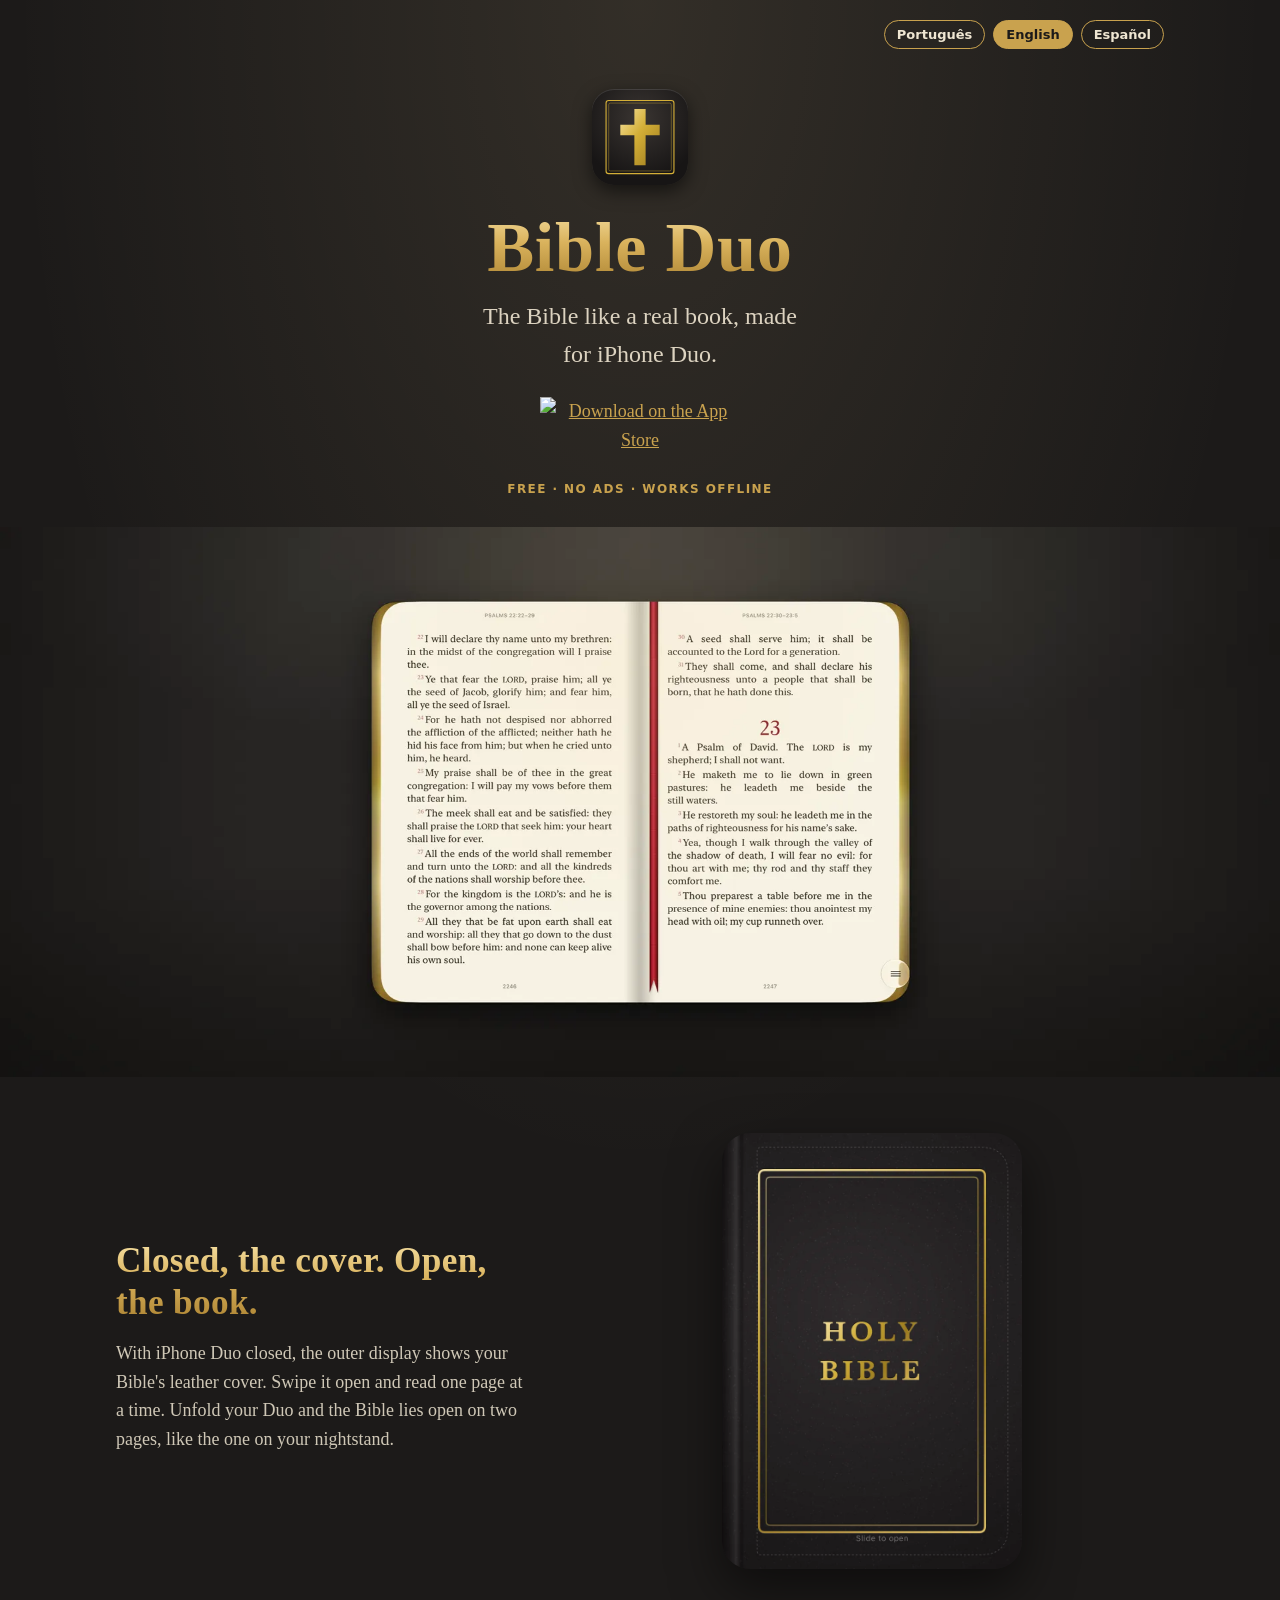
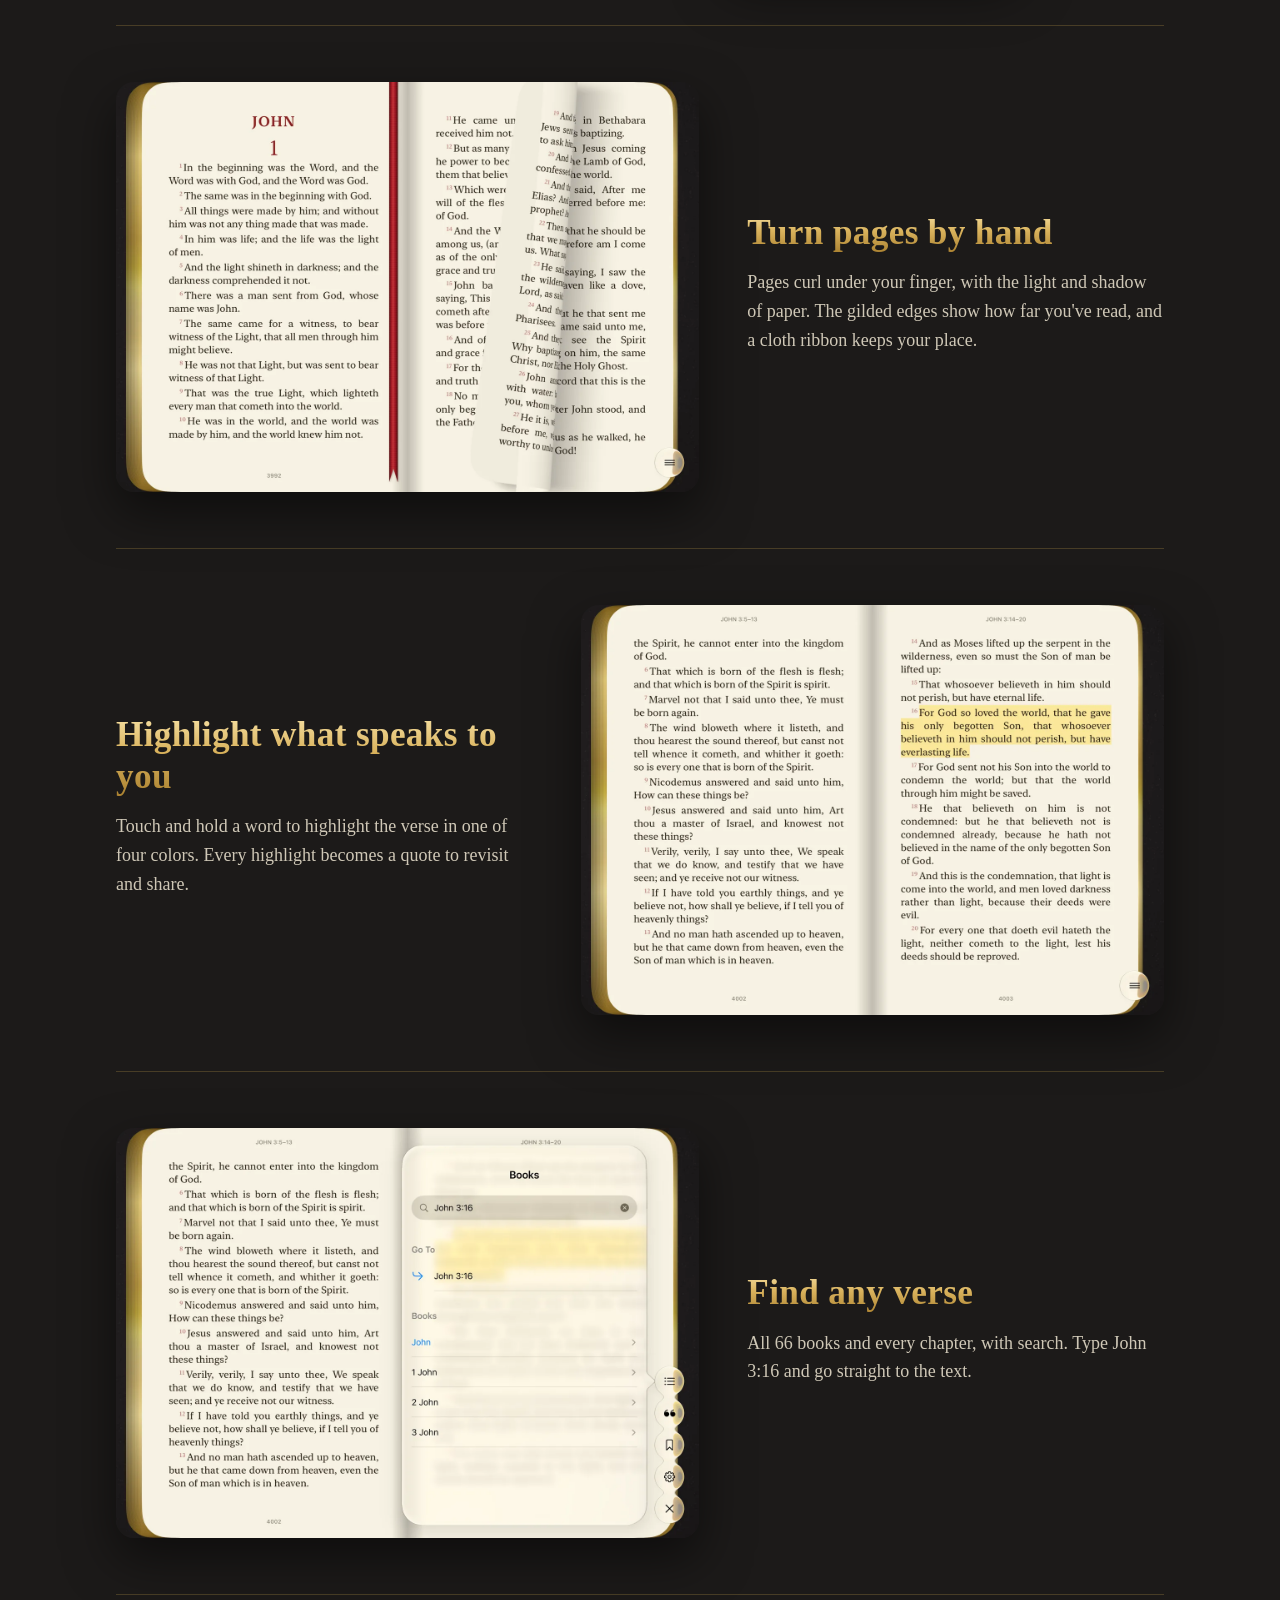
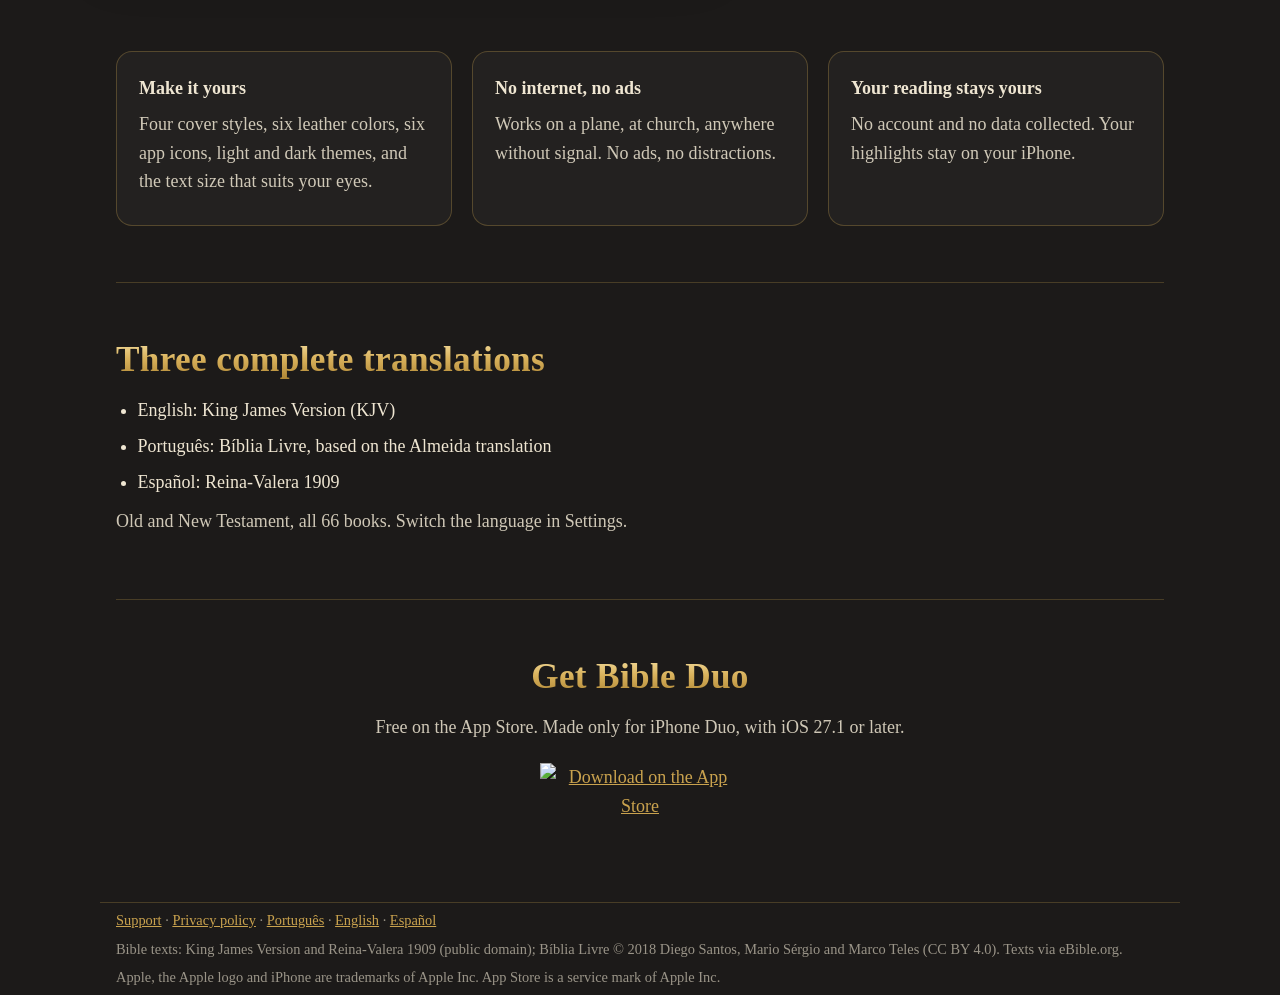
==== index.html @ f9fe9b8e "Landing page in three languages, with links from support and privacy - index.html (en, x-default), p" ====
<!doctype html>
<html lang="en">
<head>
<meta charset="utf-8">
<meta name="viewport" content="width=device-width, initial-scale=1">
<title>Bible Duo — the Holy Bible as a real book, for iPhone Duo</title>
<meta name="description" content="The complete Holy Bible as a real book on iPhone Duo: two pages, gilded edges and pages you turn by hand. King James Version. Free, no ads, works offline.">
<meta name="apple-itunes-app" content="app-id=6826902361">
<link rel="canonical" href="https://oviniciusramosp.github.io/biblia-duo-site/">
<link rel='alternate' hreflang='en' href='https://oviniciusramosp.github.io/biblia-duo-site/'>
<link rel='alternate' hreflang='pt' href='https://oviniciusramosp.github.io/biblia-duo-site/pt/'>
<link rel='alternate' hreflang='es' href='https://oviniciusramosp.github.io/biblia-duo-site/es/'>
<link rel="alternate" hreflang="x-default" href="https://oviniciusramosp.github.io/biblia-duo-site/">
<meta property="og:type" content="website">
<meta property="og:title" content="Bible Duo — the Holy Bible as a real book, for iPhone Duo">
<meta property="og:description" content="The complete Holy Bible as a real book on iPhone Duo: two pages, gilded edges and pages you turn by hand. King James Version. Free, no ads, works offline.">
<meta property="og:url" content="https://oviniciusramosp.github.io/biblia-duo-site/">
<meta property="og:image" content="https://oviniciusramosp.github.io/biblia-duo-site/img/en/og.jpg">
<meta property="og:locale" content="en_US">
<meta name="twitter:card" content="summary_large_image">
<link rel="icon" href="img/cross.svg">
<link rel="stylesheet" href="style.css">
<script type="application/ld+json">{"@context": "https://schema.org", "@type": "MobileApplication", "name": "Bible Duo: Holy Scripture", "alternateName": "Bible Duo", "description": "The complete Holy Bible as a real book on iPhone Duo: two pages, gilded edges and pages you turn by hand. King James Version. Free, no ads, works offline.", "operatingSystem": "iOS 27.1", "applicationCategory": "ReferenceApplication", "inLanguage": ["en", "pt-BR", "es"], "url": "https://oviniciusramosp.github.io/biblia-duo-site/", "downloadUrl": "https://apps.apple.com/app/id6826902361", "image": "https://oviniciusramosp.github.io/biblia-duo-site/img/en/og.jpg", "screenshot": ["https://oviniciusramosp.github.io/biblia-duo-site/img/en/turn.webp", "https://oviniciusramosp.github.io/biblia-duo-site/img/en/highlights.webp", "https://oviniciusramosp.github.io/biblia-duo-site/img/en/books.webp", "https://oviniciusramosp.github.io/biblia-duo-site/img/en/cover.webp"], "offers": {"@type": "Offer", "price": "0", "priceCurrency": "USD"}, "author": {"@type": "Person", "name": "Vinicius Ramos"}}</script>
</head>
<body class="landing">
<div class="wrap">
<nav class="langs" aria-label="Idioma / Language / Idioma"><a href='pt/' hreflang='pt'>Português</a><a href='./' hreflang='en' aria-current='page'>English</a><a href='es/' hreflang='es'>Español</a></nav>
<header class="hero">
<div class="app-icon"><img src="img/frame.svg" alt=""><img src="img/cross.svg" alt=""></div>
<h1>Bible Duo</h1>
<p class="tagline">The Bible like a real book, made for iPhone Duo.</p>
<a class='badge' href='https://apps.apple.com/app/id6826902361'><img src='https://toolbox.marketingtools.apple.com/api/v2/badges/download-on-the-app-store/black/en-us' alt='Download on the App Store' width='200' height='67'></a>
<p class="facts">Free · No ads · Works offline</p>
</header>
</div>
<img class="book" src="img/en/book.webp" alt="The Bible open to Psalm 23, with gilded edges and a red ribbon" width="1920" height="824">
<main class="wrap">
<section class='feature portrait'><div><h2>Closed, the cover. Open, the book.</h2><p>With iPhone Duo closed, the outer display shows your Bible&#x27;s leather cover. Swipe it open and read one page at a time. Unfold your Duo and the Bible lies open on two pages, like the one on your nightstand.</p></div><figure><img src='img/en/cover.webp' alt='The Bible&#x27;s leather cover on the iPhone Duo outer display' width='700' height='1018' loading='lazy'></figure></section>
<section class='feature flip'><div><h2>Turn pages by hand</h2><p>Pages curl under your finger, with the light and shadow of paper. The gilded edges show how far you&#x27;ve read, and a cloth ribbon keeps your place.</p></div><figure><img src='img/en/turn.webp' alt='A page curling as it turns, on the iPhone Duo inner display' width='1400' height='984' loading='lazy'></figure></section>
<section class='feature'><div><h2>Highlight what speaks to you</h2><p>Touch and hold a word to highlight the verse in one of four colors. Every highlight becomes a quote to revisit and share.</p></div><figure><img src='img/en/highlights.webp' alt='John 3:16 highlighted in yellow on an open page' width='1400' height='984' loading='lazy'></figure></section>
<section class='feature flip'><div><h2>Find any verse</h2><p>All 66 books and every chapter, with search. Type John 3:16 and go straight to the text.</p></div><figure><img src='img/en/books.webp' alt='The books list searching for John 3:16' width='1400' height='984' loading='lazy'></figure></section>
<section class="cards"><div><h3>Make it yours</h3><p>Four cover styles, six leather colors, six app icons, light and dark themes, and the text size that suits your eyes.</p></div><div><h3>No internet, no ads</h3><p>Works on a plane, at church, anywhere without signal. No ads, no distractions.</p></div><div><h3>Your reading stays yours</h3><p>No account and no data collected. Your highlights stay on your iPhone.</p></div></section>
<section class="translations"><h2>Three complete translations</h2><ul><li>English: King James Version (KJV)</li><li>Português: Bíblia Livre, based on the Almeida translation</li><li>Español: Reina-Valera 1909</li></ul><p>Old and New Testament, all 66 books. Switch the language in Settings.</p></section>
<section class="cta"><h2>Get Bible Duo</h2><p>Free on the App Store. Made only for iPhone Duo, with iOS 27.1 or later.</p><a class='badge' href='https://apps.apple.com/app/id6826902361'><img src='https://toolbox.marketingtools.apple.com/api/v2/badges/download-on-the-app-store/black/en-us' alt='Download on the App Store' width='200' height='67'></a></section>
</main>
<footer class="wrap site">
<p><a href="support.html?lang=en">Support</a> · <a href="privacy.html?lang=en">Privacy policy</a> · <a href='pt/' hreflang='pt'>Português</a> · <a href='./' hreflang='en'>English</a> · <a href='es/' hreflang='es'>Español</a></p>
<p>Bible texts: King James Version and Reina-Valera 1909 (public domain); Bíblia Livre © 2018 Diego Santos, Mario Sérgio and Marco Teles (CC BY 4.0). Texts via eBible.org.</p>
<p>Apple, the Apple logo and iPhone are trademarks of Apple Inc. App Store is a service mark of Apple Inc.</p>
</footer>
</body>
</html>
---- style.css ----
:root {
  --leather: #1c1a19;
  --paper: #f8f2e3;
  --ink: #2b2117;
  --rubric: #8c1f1f;
  --gold: #c9a24e;
  --muted: rgba(43, 33, 23, 0.6);
}
@media (prefers-color-scheme: dark) {
  :root { --paper: #1f1c1a; --ink: #e3dbcc; --rubric: #d9a85c; --muted: rgba(227, 219, 204, 0.6); }
}
* { box-sizing: border-box; }
body {
  margin: 0;
  background: var(--leather);
  color: var(--ink);
  font: 18px/1.6 ui-serif, "New York", Georgia, serif;
  padding: 32px 16px;
}
.page {
  max-width: 720px;
  margin: 0 auto;
  background: var(--paper);
  border-radius: 20px;
  border-right: 6px solid var(--gold);
  padding: 32px clamp(20px, 6vw, 56px) 48px;
}
h1, h2 { color: var(--rubric); font-weight: 600; line-height: 1.2; }
h1 { font-size: 2em; margin: 0.4em 0 0.1em; letter-spacing: 0.02em; }
h2 { font-size: 1.15em; margin-top: 1.8em; text-transform: uppercase; letter-spacing: 0.08em; }
h3 { font-size: 1em; margin: 1.4em 0 0.2em; }
p, li { margin: 0.4em 0; }
a { color: var(--rubric); }
.meta, .small { color: var(--muted); font-size: 0.85em; }
.small { margin-top: 2.5em; }
.langs { display: flex; gap: 8px; justify-content: flex-end; flex-wrap: wrap; }
.langs button {
  font: 600 13px/1 -apple-system, system-ui, sans-serif;
  border: 1px solid var(--gold);
  background: transparent;
  color: var(--ink);
  border-radius: 999px;
  padding: 7px 12px;
  cursor: pointer;
}
.langs button[aria-pressed="true"] { background: var(--gold); color: #1c1a19; }
article[hidden] { display: none; }

/* Landing page (build.py): the book on leather, gold headings */
body.landing {
  padding: 0;
  color: #efe6d2;
  background: radial-gradient(ellipse 70% 40% at 50% 0%, rgba(255, 226, 170, 0.10), transparent 70%), var(--leather);
}
.landing a { color: var(--gold); }
.landing .wrap { max-width: 1080px; margin: 0 auto; padding: 0 16px; }
.landing .langs { padding-top: 20px; }
.landing .langs a {
  font: 600 13px/1 -apple-system, system-ui, sans-serif;
  border: 1px solid var(--gold);
  border-radius: 999px;
  padding: 7px 12px;
  color: #efe6d2;
  text-decoration: none;
}
.landing .langs a[aria-current] { background: var(--gold); color: var(--leather); }
.hero { text-align: center; padding: 40px 0 8px; }
.app-icon {
  position: relative;
  width: 96px; height: 96px;
  margin: 0 auto 20px;
  border-radius: 22px;
  overflow: hidden;
  background: radial-gradient(circle at 50% 30%, #3a3532, #171515 75%);
  box-shadow: 0 6px 18px rgba(0, 0, 0, 0.55), inset 0 1px 0 rgba(255, 255, 255, 0.12);
}
.app-icon img { position: absolute; inset: 0; width: 100%; height: 100%; }
.landing h1, .landing h2 {
  font-family: Baskerville, ui-serif, serif;
  text-transform: none;
  letter-spacing: 0.01em;
  color: transparent;
  background: linear-gradient(180deg, #f7e2a6, #d9b25c 45%, #a9802f);
  -webkit-background-clip: text;
  background-clip: text;
}
.landing h1 { font-size: clamp(2.6rem, 8vw, 4.4rem); margin: 0; }
.landing h2 { font-size: clamp(1.5rem, 3.4vw, 2.2rem); margin: 0 0 0.4em; }
.tagline { font-size: clamp(1.15rem, 2.8vw, 1.5rem); max-width: 28ch; margin: 0.3em auto 1em; color: rgba(239, 230, 210, 0.9); }
.badge img { display: block; margin: 0 auto 16px; }
.facts { font: 600 12px/1.5 -apple-system, system-ui, sans-serif; letter-spacing: 0.12em; text-transform: uppercase; color: var(--gold); }
.book { display: block; width: 100%; height: auto; margin-top: 16px; }
.landing section { padding: 56px 0; border-top: 1px solid rgba(201, 162, 78, 0.25); }
.landing section:first-child { border-top: 0; }
.feature { display: grid; grid-template-columns: 1fr 1.4fr; gap: 48px; align-items: center; }
.feature.flip { grid-template-columns: 1.4fr 1fr; }
.feature.flip > div { order: 2; }
.feature figure { margin: 0; }
.feature img { display: block; width: 100%; height: auto; border-radius: 18px; box-shadow: 0 20px 50px rgba(0, 0, 0, 0.5); }
.feature.portrait img { max-width: 300px; margin: 0 auto; border-radius: 28px; }
.landing section p { color: rgba(239, 230, 210, 0.85); }
.cards { display: grid; grid-template-columns: repeat(3, 1fr); gap: 20px; }
.cards div { padding: 22px; border: 1px solid rgba(201, 162, 78, 0.3); border-radius: 16px; background: rgba(255, 255, 255, 0.03); }
.cards h3 { margin: 0 0 0.3em; color: #efe6d2; }
.translations ul { margin: 0.6em 0; padding-left: 1.2em; }
.cta { text-align: center; }
.cta p { margin-bottom: 1.2em; }
footer.site { padding: 32px 16px 48px; border-top: 1px solid rgba(201, 162, 78, 0.25); font-size: 0.8em; color: rgba(239, 230, 210, 0.6); }
@media (max-width: 760px) {
  .feature, .feature.flip { grid-template-columns: 1fr; gap: 24px; }
  .feature.flip > div { order: 0; }
  .landing section { padding: 40px 0; }
  .cards { grid-template-columns: 1fr; }
}
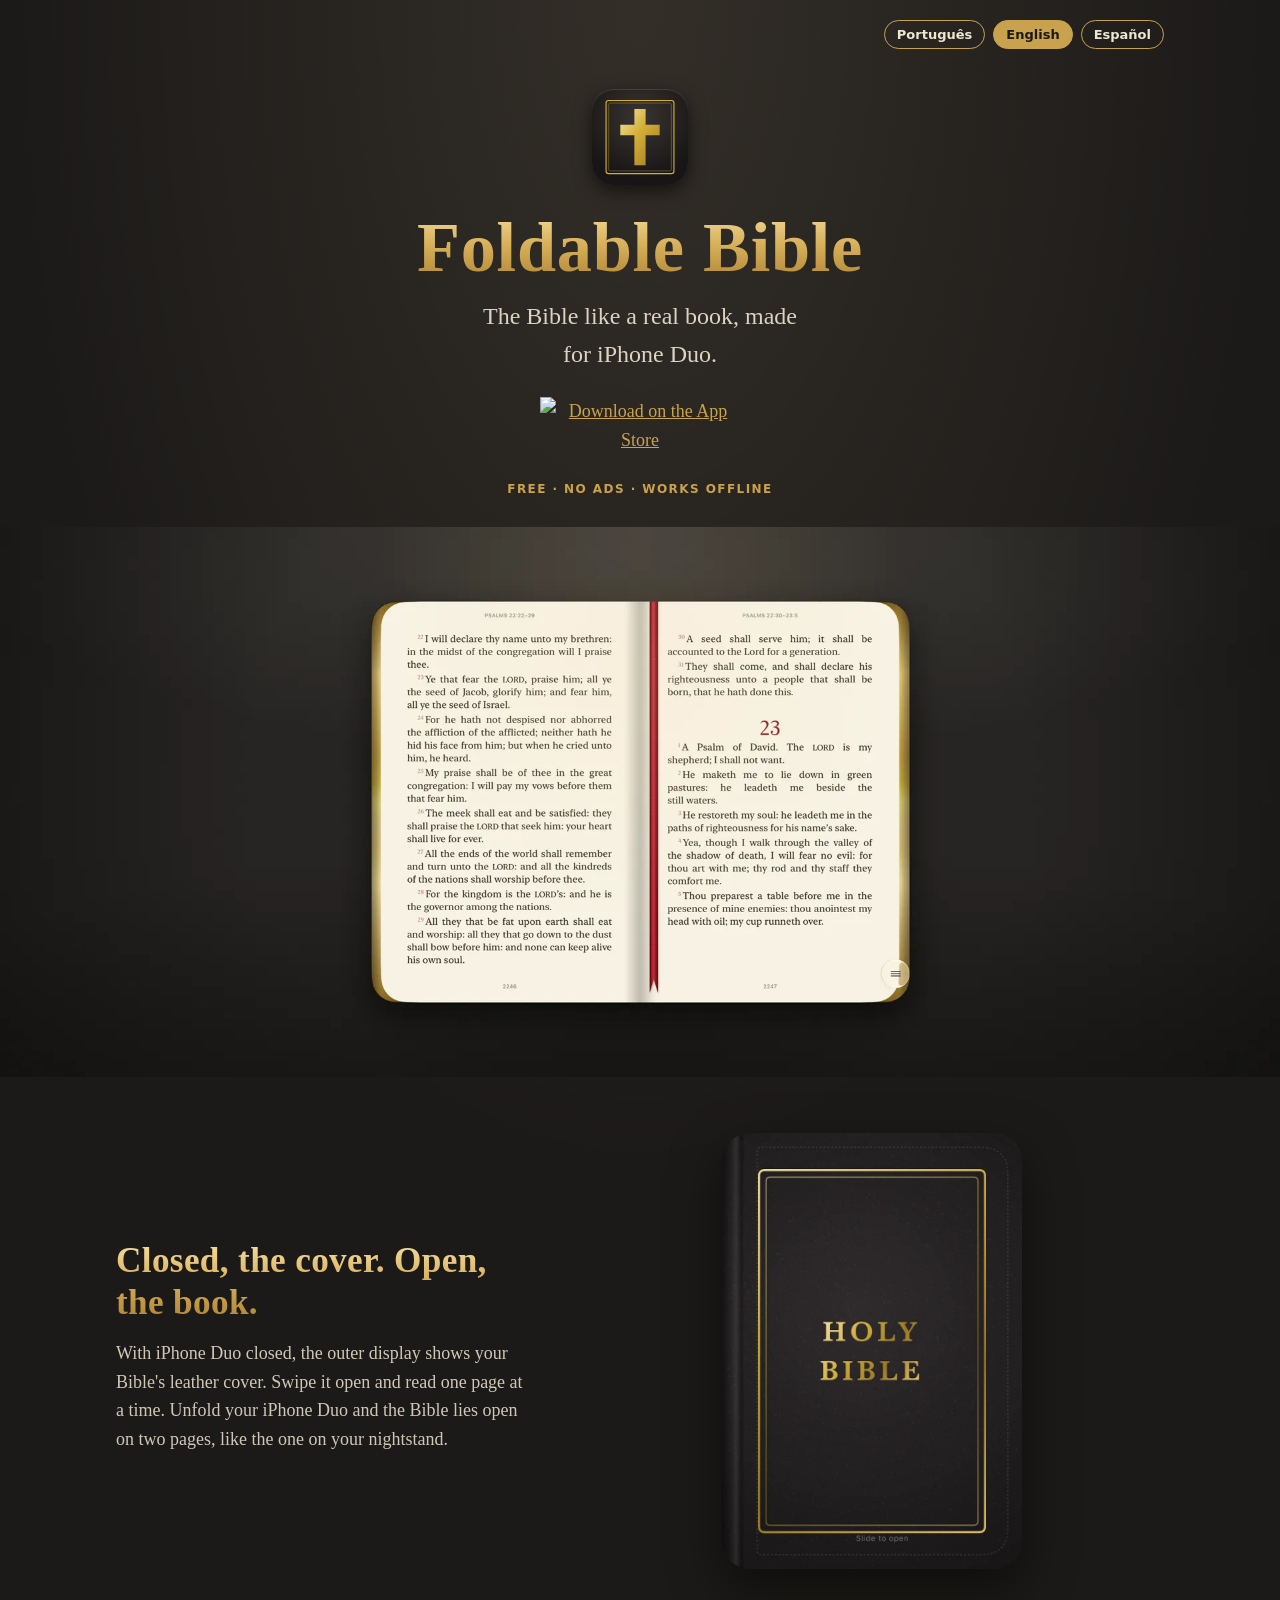
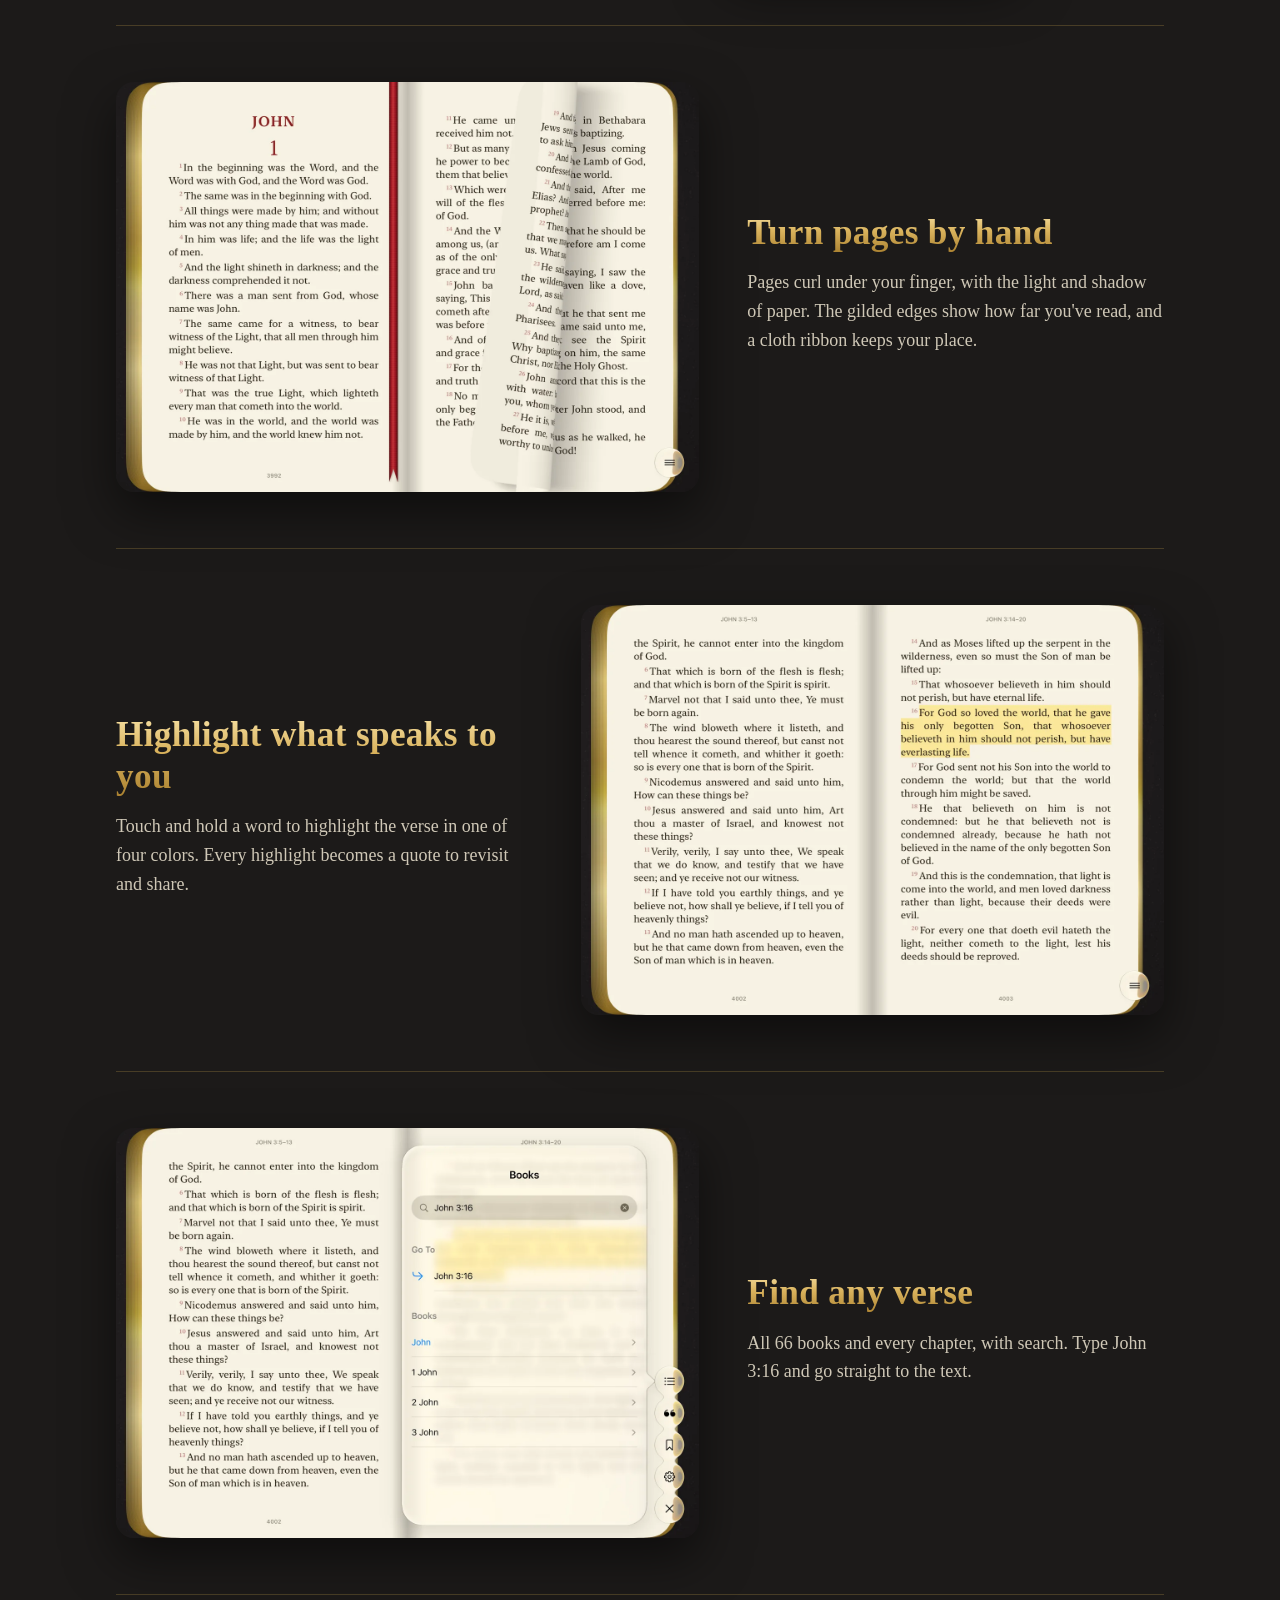
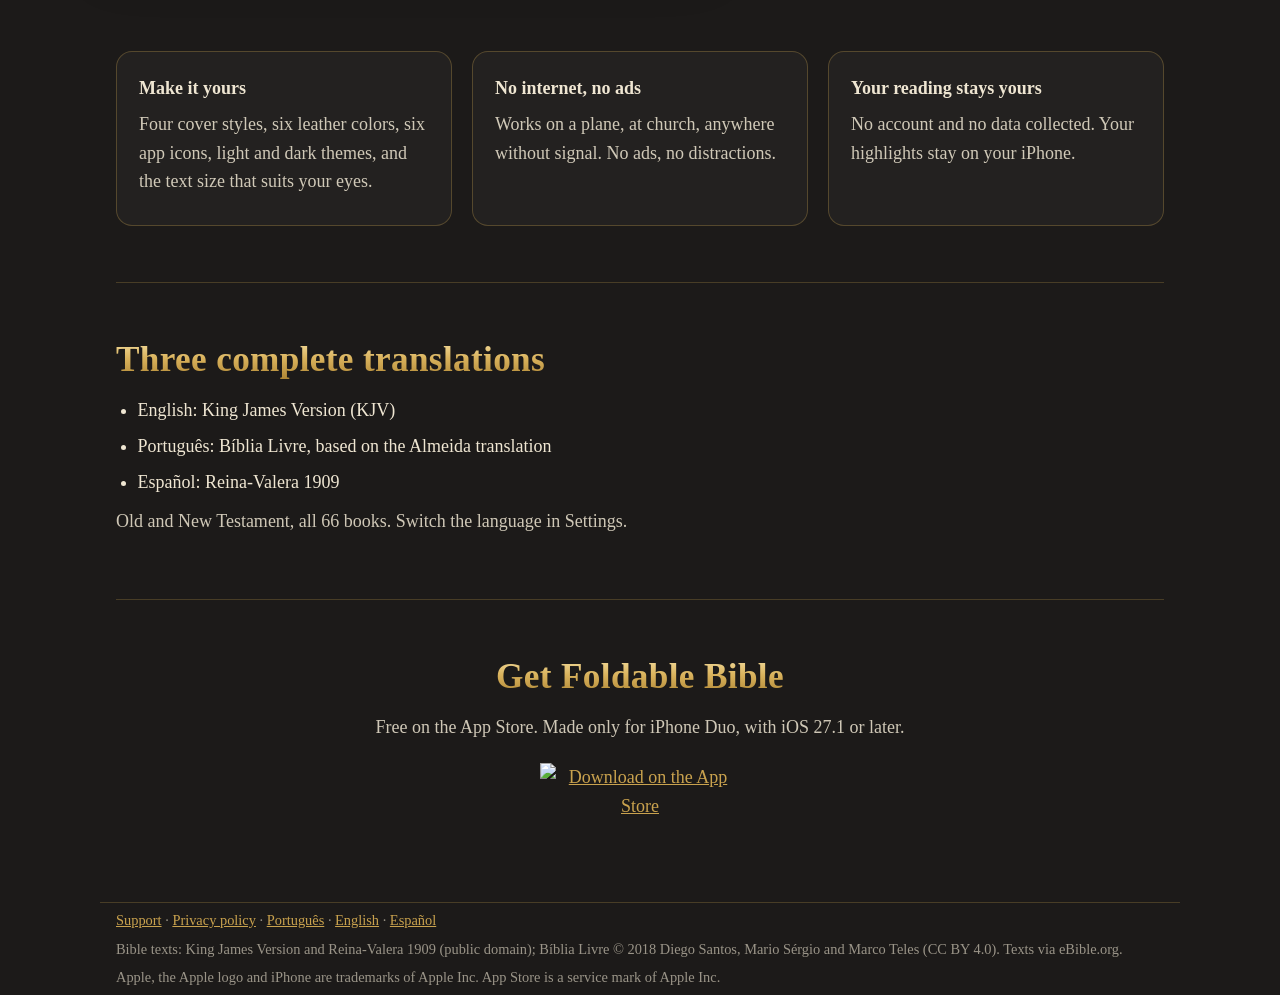
==== commit 898a6ed9: "Rename to Foldable Bible / Bíblia Sagrada Fold / Santa Biblia Fold App Review rejected the name Bibl" ====
--- a/index.html
+++ b/index.html
@@ -3,7 +3,7 @@
 <head>
 <meta charset="utf-8">
 <meta name="viewport" content="width=device-width, initial-scale=1">
-<title>Bible Duo — the Holy Bible as a real book, for iPhone Duo</title>
+<title>Foldable Bible — the Holy Bible as a real book, for iPhone Duo</title>
 <meta name="description" content="The complete Holy Bible as a real book on iPhone Duo: two pages, gilded edges and pages you turn by hand. King James Version. Free, no ads, works offline.">
 <meta name="apple-itunes-app" content="app-id=6826902361">
 <link rel="canonical" href="https://oviniciusramosp.github.io/biblia-duo-site/">
@@ -12,7 +12,7 @@
 <link rel='alternate' hreflang='es' href='https://oviniciusramosp.github.io/biblia-duo-site/es/'>
 <link rel="alternate" hreflang="x-default" href="https://oviniciusramosp.github.io/biblia-duo-site/">
 <meta property="og:type" content="website">
-<meta property="og:title" content="Bible Duo — the Holy Bible as a real book, for iPhone Duo">
+<meta property="og:title" content="Foldable Bible — the Holy Bible as a real book, for iPhone Duo">
 <meta property="og:description" content="The complete Holy Bible as a real book on iPhone Duo: two pages, gilded edges and pages you turn by hand. King James Version. Free, no ads, works offline.">
 <meta property="og:url" content="https://oviniciusramosp.github.io/biblia-duo-site/">
 <meta property="og:image" content="https://oviniciusramosp.github.io/biblia-duo-site/img/en/og.jpg">
@@ -20,14 +20,14 @@
 <meta name="twitter:card" content="summary_large_image">
 <link rel="icon" href="img/cross.svg">
 <link rel="stylesheet" href="style.css">
-<script type="application/ld+json">{"@context": "https://schema.org", "@type": "MobileApplication", "name": "Bible Duo: Holy Scripture", "alternateName": "Bible Duo", "description": "The complete Holy Bible as a real book on iPhone Duo: two pages, gilded edges and pages you turn by hand. King James Version. Free, no ads, works offline.", "operatingSystem": "iOS 27.1", "applicationCategory": "ReferenceApplication", "inLanguage": ["en", "pt-BR", "es"], "url": "https://oviniciusramosp.github.io/biblia-duo-site/", "downloadUrl": "https://apps.apple.com/app/id6826902361", "image": "https://oviniciusramosp.github.io/biblia-duo-site/img/en/og.jpg", "screenshot": ["https://oviniciusramosp.github.io/biblia-duo-site/img/en/turn.webp", "https://oviniciusramosp.github.io/biblia-duo-site/img/en/highlights.webp", "https://oviniciusramosp.github.io/biblia-duo-site/img/en/books.webp", "https://oviniciusramosp.github.io/biblia-duo-site/img/en/cover.webp"], "offers": {"@type": "Offer", "price": "0", "priceCurrency": "USD"}, "author": {"@type": "Person", "name": "Vinicius Ramos"}}</script>
+<script type="application/ld+json">{"@context": "https://schema.org", "@type": "MobileApplication", "name": "Foldable Bible: Holy Scripture", "alternateName": "Foldable Bible", "description": "The complete Holy Bible as a real book on iPhone Duo: two pages, gilded edges and pages you turn by hand. King James Version. Free, no ads, works offline.", "operatingSystem": "iOS 27.1", "applicationCategory": "ReferenceApplication", "inLanguage": ["en", "pt-BR", "es"], "url": "https://oviniciusramosp.github.io/biblia-duo-site/", "downloadUrl": "https://apps.apple.com/app/id6826902361", "image": "https://oviniciusramosp.github.io/biblia-duo-site/img/en/og.jpg", "screenshot": ["https://oviniciusramosp.github.io/biblia-duo-site/img/en/turn.webp", "https://oviniciusramosp.github.io/biblia-duo-site/img/en/highlights.webp", "https://oviniciusramosp.github.io/biblia-duo-site/img/en/books.webp", "https://oviniciusramosp.github.io/biblia-duo-site/img/en/cover.webp"], "offers": {"@type": "Offer", "price": "0", "priceCurrency": "USD"}, "author": {"@type": "Person", "name": "Vinicius Ramos"}}</script>
 </head>
 <body class="landing">
 <div class="wrap">
 <nav class="langs" aria-label="Idioma / Language / Idioma"><a href='pt/' hreflang='pt'>Português</a><a href='./' hreflang='en' aria-current='page'>English</a><a href='es/' hreflang='es'>Español</a></nav>
 <header class="hero">
 <div class="app-icon"><img src="img/frame.svg" alt=""><img src="img/cross.svg" alt=""></div>
-<h1>Bible Duo</h1>
+<h1>Foldable Bible</h1>
 <p class="tagline">The Bible like a real book, made for iPhone Duo.</p>
 <a class='badge' href='https://apps.apple.com/app/id6826902361'><img src='https://toolbox.marketingtools.apple.com/api/v2/badges/download-on-the-app-store/black/en-us' alt='Download on the App Store' width='200' height='67'></a>
 <p class="facts">Free · No ads · Works offline</p>
@@ -35,13 +35,13 @@
 </div>
 <img class="book" src="img/en/book.webp" alt="The Bible open to Psalm 23, with gilded edges and a red ribbon" width="1920" height="824">
 <main class="wrap">
-<section class='feature portrait'><div><h2>Closed, the cover. Open, the book.</h2><p>With iPhone Duo closed, the outer display shows your Bible&#x27;s leather cover. Swipe it open and read one page at a time. Unfold your Duo and the Bible lies open on two pages, like the one on your nightstand.</p></div><figure><img src='img/en/cover.webp' alt='The Bible&#x27;s leather cover on the iPhone Duo outer display' width='700' height='1018' loading='lazy'></figure></section>
+<section class='feature portrait'><div><h2>Closed, the cover. Open, the book.</h2><p>With iPhone Duo closed, the outer display shows your Bible&#x27;s leather cover. Swipe it open and read one page at a time. Unfold your iPhone Duo and the Bible lies open on two pages, like the one on your nightstand.</p></div><figure><img src='img/en/cover.webp' alt='The Bible&#x27;s leather cover on the iPhone Duo outer display' width='700' height='1018' loading='lazy'></figure></section>
 <section class='feature flip'><div><h2>Turn pages by hand</h2><p>Pages curl under your finger, with the light and shadow of paper. The gilded edges show how far you&#x27;ve read, and a cloth ribbon keeps your place.</p></div><figure><img src='img/en/turn.webp' alt='A page curling as it turns, on the iPhone Duo inner display' width='1400' height='984' loading='lazy'></figure></section>
 <section class='feature'><div><h2>Highlight what speaks to you</h2><p>Touch and hold a word to highlight the verse in one of four colors. Every highlight becomes a quote to revisit and share.</p></div><figure><img src='img/en/highlights.webp' alt='John 3:16 highlighted in yellow on an open page' width='1400' height='984' loading='lazy'></figure></section>
 <section class='feature flip'><div><h2>Find any verse</h2><p>All 66 books and every chapter, with search. Type John 3:16 and go straight to the text.</p></div><figure><img src='img/en/books.webp' alt='The books list searching for John 3:16' width='1400' height='984' loading='lazy'></figure></section>
 <section class="cards"><div><h3>Make it yours</h3><p>Four cover styles, six leather colors, six app icons, light and dark themes, and the text size that suits your eyes.</p></div><div><h3>No internet, no ads</h3><p>Works on a plane, at church, anywhere without signal. No ads, no distractions.</p></div><div><h3>Your reading stays yours</h3><p>No account and no data collected. Your highlights stay on your iPhone.</p></div></section>
 <section class="translations"><h2>Three complete translations</h2><ul><li>English: King James Version (KJV)</li><li>Português: Bíblia Livre, based on the Almeida translation</li><li>Español: Reina-Valera 1909</li></ul><p>Old and New Testament, all 66 books. Switch the language in Settings.</p></section>
-<section class="cta"><h2>Get Bible Duo</h2><p>Free on the App Store. Made only for iPhone Duo, with iOS 27.1 or later.</p><a class='badge' href='https://apps.apple.com/app/id6826902361'><img src='https://toolbox.marketingtools.apple.com/api/v2/badges/download-on-the-app-store/black/en-us' alt='Download on the App Store' width='200' height='67'></a></section>
+<section class="cta"><h2>Get Foldable Bible</h2><p>Free on the App Store. Made only for iPhone Duo, with iOS 27.1 or later.</p><a class='badge' href='https://apps.apple.com/app/id6826902361'><img src='https://toolbox.marketingtools.apple.com/api/v2/badges/download-on-the-app-store/black/en-us' alt='Download on the App Store' width='200' height='67'></a></section>
 </main>
 <footer class="wrap site">
 <p><a href="support.html?lang=en">Support</a> · <a href="privacy.html?lang=en">Privacy policy</a> · <a href='pt/' hreflang='pt'>Português</a> · <a href='./' hreflang='en'>English</a> · <a href='es/' hreflang='es'>Español</a></p>
